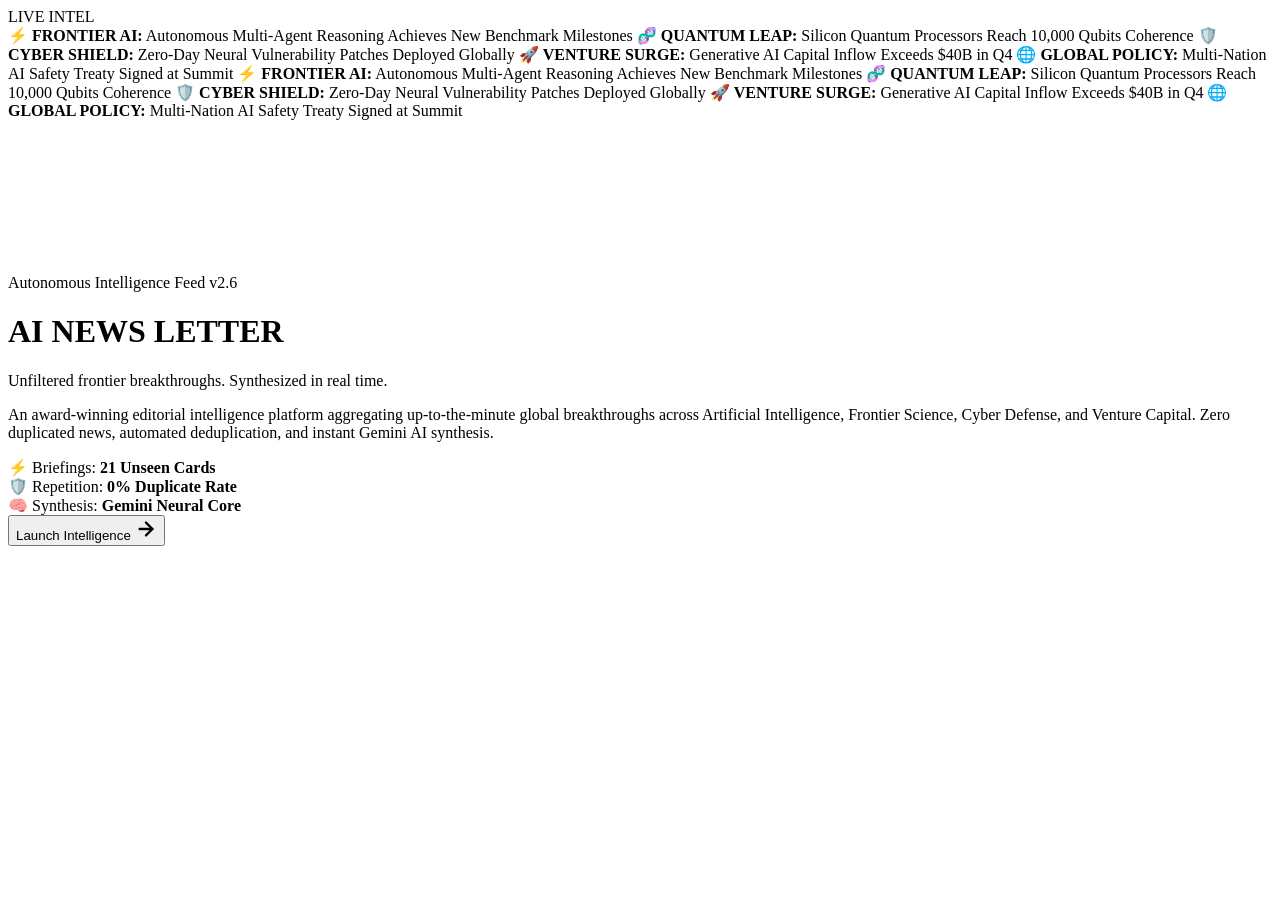
==== frontend/index.html @ 35655ab9 "feat: complete production release of AI NEWS LETTER with cyber-editorial design" ====
<!DOCTYPE html>
<html lang="en" data-theme="dark">
<head>
  <meta charset="UTF-8">
  <meta name="viewport" content="width=device-width, initial-scale=1.0">
  <title>AI NEWS LETTER — Real-Time Curated AI Intelligence Terminal</title>
  <link rel="stylesheet" href="/css/style.css">
  <link rel="stylesheet" href="/css/start.css">
  <link rel="icon" type="image/svg+xml" href="data:image/svg+xml,<svg xmlns='http://www.w3.org/2000/svg' viewBox='0 0 100 100'><text y='.9em' font-size='90'>⚡</text></svg>">
</head>
<body class="start-body">

  <!-- Breaking Live AI Marquee Ticker -->
  <aside class="ticker-wrap" aria-label="Live AI Breaking News">
    <div class="ticker-badge">LIVE INTEL</div>
    <div class="ticker-move">
      <span class="ticker-item">⚡ <strong>FRONTIER AI:</strong> Autonomous Multi-Agent Reasoning Achieves New Benchmark Milestones</span>
      <span class="ticker-item">🧬 <strong>QUANTUM LEAP:</strong> Silicon Quantum Processors Reach 10,000 Qubits Coherence</span>
      <span class="ticker-item">🛡️ <strong>CYBER SHIELD:</strong> Zero-Day Neural Vulnerability Patches Deployed Globally</span>
      <span class="ticker-item">🚀 <strong>VENTURE SURGE:</strong> Generative AI Capital Inflow Exceeds $40B in Q4</span>
      <span class="ticker-item">🌐 <strong>GLOBAL POLICY:</strong> Multi-Nation AI Safety Treaty Signed at Summit</span>
      <!-- Duplicate for infinite marquee loop -->
      <span class="ticker-item">⚡ <strong>FRONTIER AI:</strong> Autonomous Multi-Agent Reasoning Achieves New Benchmark Milestones</span>
      <span class="ticker-item">🧬 <strong>QUANTUM LEAP:</strong> Silicon Quantum Processors Reach 10,000 Qubits Coherence</span>
      <span class="ticker-item">🛡️ <strong>CYBER SHIELD:</strong> Zero-Day Neural Vulnerability Patches Deployed Globally</span>
      <span class="ticker-item">🚀 <strong>VENTURE SURGE:</strong> Generative AI Capital Inflow Exceeds $40B in Q4</span>
      <span class="ticker-item">🌐 <strong>GLOBAL POLICY:</strong> Multi-Nation AI Safety Treaty Signed at Summit</span>
    </div>
  </aside>

  <!-- Interactive Canvas Particle Simulation -->
  <canvas id="particle-canvas"></canvas>

  <!-- Volumetric Aurora Lights -->
  <div class="aurora-glow-1"></div>
  <div class="aurora-glow-2"></div>

  <!-- Perspective Cyber Grid Floor -->
  <div class="cyber-grid-floor"></div>

  <!-- Central Hologram Terminal Card -->
  <main class="start-content-wrapper">
    <div class="start-badge">
      <span class="radar-ping"></span>
      <span>Autonomous Intelligence Feed v2.6</span>
    </div>

    <h1 class="start-title">
      AI NEWS <span>LETTER</span>
    </h1>

    <p class="start-tagline">
      Unfiltered frontier breakthroughs. Synthesized in real time.
    </p>

    <p class="start-description">
      An award-winning editorial intelligence platform aggregating up-to-the-minute global breakthroughs across Artificial Intelligence, Frontier Science, Cyber Defense, and Venture Capital. Zero duplicated news, automated deduplication, and instant Gemini AI synthesis.
    </p>

    <!-- Floating Stats HUD -->
    <div class="stats-hud-grid">
      <div class="stat-hud-pill">
        <span>⚡</span> <span>Briefings: <strong>21 Unseen Cards</strong></span>
      </div>
      <div class="stat-hud-pill">
        <span>🛡️</span> <span>Repetition: <strong>0% Duplicate Rate</strong></span>
      </div>
      <div class="stat-hud-pill">
        <span>🧠</span> <span>Synthesis: <strong>Gemini Neural Core</strong></span>
      </div>
    </div>

    <button id="explore-btn" class="btn-explore" aria-label="Launch AI Intelligence Terminal">
      <span>Launch Intelligence</span>
      <svg width="22" height="22" viewBox="0 0 24 24" fill="none" stroke="currentColor" stroke-width="2.5" stroke-linecap="round" stroke-linejoin="round">
        <line x1="5" y1="12" x2="19" y2="12"></line>
        <polyline points="12 5 19 12 12 19"></polyline>
      </svg>
    </button>
  </main>

  <script src="/js/api.js"></script>
  <script src="/js/start.js"></script>
</body>
</html>
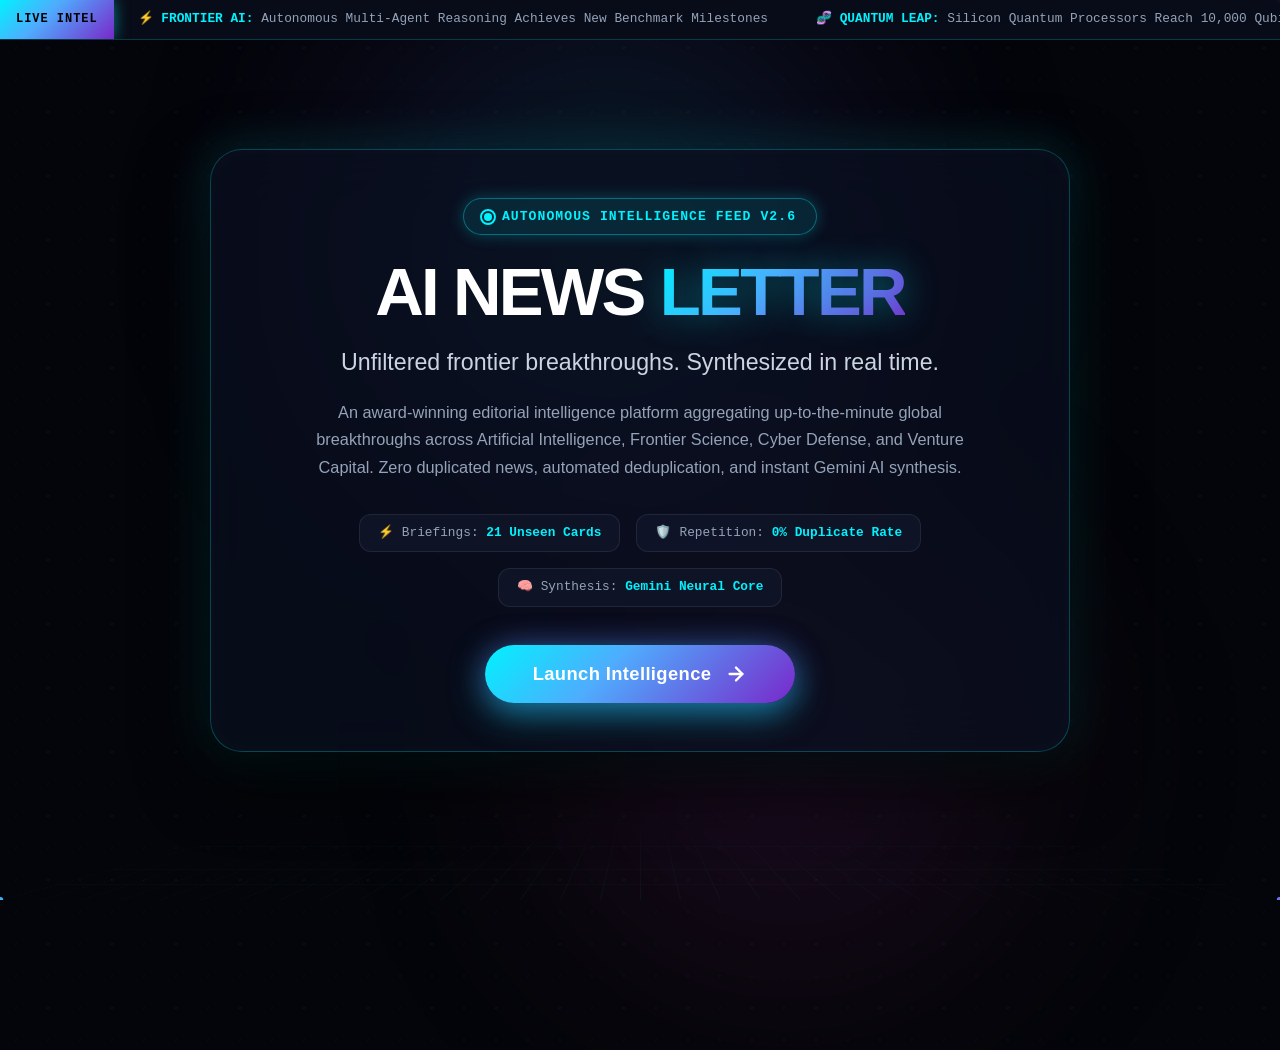
==== commit 83dd84cc: "feat: enable direct file opening and 1-click START_AI_NEWS launcher" ====
--- a/frontend/index.html
+++ b/frontend/index.html
@@ -4,8 +4,8 @@
   <meta charset="UTF-8">
   <meta name="viewport" content="width=device-width, initial-scale=1.0">
   <title>AI NEWS LETTER — Real-Time Curated AI Intelligence Terminal</title>
-  <link rel="stylesheet" href="/css/style.css">
-  <link rel="stylesheet" href="/css/start.css">
+  <link rel="stylesheet" href="css/style.css">
+  <link rel="stylesheet" href="css/start.css">
   <link rel="icon" type="image/svg+xml" href="data:image/svg+xml,<svg xmlns='http://www.w3.org/2000/svg' viewBox='0 0 100 100'><text y='.9em' font-size='90'>⚡</text></svg>">
 </head>
 <body class="start-body">
@@ -79,7 +79,7 @@
     </button>
   </main>
 
-  <script src="/js/api.js"></script>
-  <script src="/js/start.js"></script>
+  <script src="js/api.js"></script>
+  <script src="js/start.js"></script>
 </body>
 </html>
--- a/frontend/css/style.css
+++ b/frontend/css/style.css
@@ -0,0 +1,1145 @@
+/* ==========================================================================
+   AI NEWS LETTER — Cyber-Editorial Design System (Ultra-Premium Tech Magazine)
+   Fonts: Space Grotesk (Headings), Plus Jakarta Sans (Body), JetBrains Mono (Tech Meta)
+   Aesthetic: Deep Obsidian Void, Holographic Cyan & Electric Violet Accents
+   ========================================================================== */
+
+@import url('https://fonts.googleapis.com/css2?family=JetBrains+Mono:wght@400;500;600&family=Plus+Jakarta+Sans:wght@300;400;500;600;700&family=Space+Grotesk:wght@500;600;700;800&display=swap');
+
+:root {
+  /* Core Void Palette */
+  --bg-void: #04060d;
+  --bg-primary: #070a14;
+  --bg-secondary: #0d1222;
+  --bg-surface: #12182d;
+  --bg-surface-hover: #1a233f;
+  --bg-glass: rgba(13, 18, 34, 0.82);
+  --bg-glass-card: rgba(18, 24, 45, 0.65);
+
+  /* Borders & Grids */
+  --border-subtle: rgba(255, 255, 255, 0.07);
+  --border-glow: rgba(0, 242, 254, 0.35);
+  --border-violet: rgba(121, 40, 202, 0.4);
+
+  /* Luminous Holographic Accents */
+  --neon-cyan: #00f2fe;
+  --neon-blue: #4facfe;
+  --neon-violet: #7928ca;
+  --neon-purple: #a855f7;
+  --neon-emerald: #10b981;
+  --neon-rose: #f43f5e;
+  --neon-amber: #f59e0b;
+
+  --gradient-hologram: linear-gradient(135deg, #00f2fe 0%, #4facfe 40%, #7928ca 100%);
+  --gradient-card: linear-gradient(180deg, rgba(18, 24, 45, 0.75) 0%, rgba(9, 13, 26, 0.92) 100%);
+  --gradient-card-hover: linear-gradient(180deg, rgba(26, 35, 63, 0.85) 0%, rgba(13, 18, 34, 0.95) 100%);
+  --gradient-glow-border: linear-gradient(90deg, #00f2fe, #7928ca, #00f2fe);
+
+  /* Typography */
+  --font-heading: 'Space Grotesk', -apple-system, sans-serif;
+  --font-body: 'Plus Jakarta Sans', -apple-system, sans-serif;
+  --font-mono: 'JetBrains Mono', monospace;
+
+  /* Typography Colors */
+  --text-primary: #f8fafc;
+  --text-secondary: #94a3b8;
+  --text-muted: #64748b;
+
+  /* Shadows */
+  --shadow-sm: 0 4px 14px rgba(0, 0, 0, 0.4);
+  --shadow-md: 0 10px 30px rgba(0, 0, 0, 0.55);
+  --shadow-lg: 0 20px 50px rgba(0, 0, 0, 0.7);
+  --shadow-cyan-glow: 0 0 25px rgba(0, 242, 254, 0.25);
+  --shadow-violet-glow: 0 0 35px rgba(121, 40, 202, 0.3);
+
+  --radius-sm: 8px;
+  --radius-md: 14px;
+  --radius-lg: 24px;
+  --radius-full: 9999px;
+  --transition: all 0.28s cubic-bezier(0.16, 1, 0.3, 1);
+}
+
+/* Light Mode Overrides */
+[data-theme="light"] {
+  --bg-void: #f1f5f9;
+  --bg-primary: #f8fafc;
+  --bg-secondary: #ffffff;
+  --bg-surface: #ffffff;
+  --bg-surface-hover: #f1f5f9;
+  --bg-glass: rgba(255, 255, 255, 0.9);
+  --bg-glass-card: rgba(255, 255, 255, 0.9);
+
+  --border-subtle: rgba(0, 0, 0, 0.08);
+  --border-glow: rgba(0, 242, 254, 0.6);
+
+  --text-primary: #090d16;
+  --text-secondary: #334155;
+  --text-muted: #64748b;
+
+  --gradient-card: linear-gradient(180deg, #ffffff 0%, #f8fafc 100%);
+  --gradient-card-hover: linear-gradient(180deg, #ffffff 0%, #f1f5f9 100%);
+  --shadow-sm: 0 2px 8px rgba(0, 0, 0, 0.05);
+  --shadow-md: 0 10px 24px rgba(0, 0, 0, 0.08);
+  --shadow-lg: 0 20px 40px rgba(0, 0, 0, 0.12);
+}
+
+/* Base Styles */
+*, *::before, *::after {
+  box-sizing: border-box;
+  margin: 0;
+  padding: 0;
+}
+
+body {
+  font-family: var(--font-body);
+  background-color: var(--bg-void);
+  background-image: 
+    radial-gradient(rgba(0, 242, 254, 0.04) 1px, transparent 1px),
+    radial-gradient(rgba(121, 40, 202, 0.04) 1px, transparent 1px);
+  background-size: 32px 32px, 64px 64px;
+  background-position: 0 0, 16px 16px;
+  color: var(--text-primary);
+  line-height: 1.6;
+  -webkit-font-smoothing: antialiased;
+  min-height: 100vh;
+  overflow-x: hidden;
+  transition: background-color 0.3s ease, color 0.3s ease;
+}
+
+a {
+  color: inherit;
+  text-decoration: none;
+}
+
+button {
+  cursor: pointer;
+  font-family: inherit;
+  border: none;
+  background: none;
+}
+
+img {
+  max-width: 100%;
+  display: block;
+}
+
+.container {
+  width: 100%;
+  max-width: 1380px;
+  margin: 0 auto;
+  padding: 0 24px;
+}
+
+/* ==========================================================================
+   Header Navbar
+   ========================================================================== */
+.navbar {
+  position: sticky;
+  top: 0;
+  z-index: 100;
+  background: var(--bg-glass);
+  backdrop-filter: blur(20px);
+  -webkit-backdrop-filter: blur(20px);
+  border-bottom: 1px solid var(--border-subtle);
+  transition: var(--transition);
+}
+
+.nav-container {
+  display: flex;
+  align-items: center;
+  justify-content: space-between;
+  height: 76px;
+  gap: 20px;
+}
+
+.nav-brand {
+  display: flex;
+  align-items: center;
+  gap: 12px;
+  font-family: var(--font-heading);
+  font-weight: 800;
+  font-size: 1.35rem;
+  letter-spacing: -0.02em;
+  color: #ffffff;
+  white-space: nowrap;
+}
+
+.brand-icon {
+  width: 42px;
+  height: 42px;
+  border-radius: var(--radius-md);
+  background: var(--gradient-hologram);
+  display: flex;
+  align-items: center;
+  justify-content: center;
+  font-size: 20px;
+  color: #fff;
+  box-shadow: 0 0 20px rgba(0, 242, 254, 0.45);
+  animation: pulseIcon 3s infinite ease-in-out;
+}
+
+@keyframes pulseIcon {
+  0%, 100% { box-shadow: 0 0 15px rgba(0, 242, 254, 0.4); }
+  50% { box-shadow: 0 0 25px rgba(121, 40, 202, 0.6); }
+}
+
+.brand-text span {
+  background: var(--gradient-hologram);
+  -webkit-background-clip: text;
+  -webkit-text-fill-color: transparent;
+}
+
+/* Search Bar */
+.search-wrapper {
+  flex: 1;
+  max-width: 460px;
+  position: relative;
+}
+
+.search-input {
+  width: 100%;
+  padding: 11px 44px 11px 44px;
+  background: var(--bg-secondary);
+  border: 1px solid var(--border-subtle);
+  border-radius: var(--radius-full);
+  color: var(--text-primary);
+  font-size: 0.92rem;
+  font-family: var(--font-body);
+  transition: var(--transition);
+}
+
+.search-input:focus {
+  outline: none;
+  border-color: var(--neon-cyan);
+  box-shadow: var(--shadow-cyan-glow);
+  background: var(--bg-surface);
+}
+
+.search-icon-left {
+  position: absolute;
+  left: 15px;
+  top: 50%;
+  transform: translateY(-50%);
+  color: var(--text-muted);
+  pointer-events: none;
+  font-size: 15px;
+}
+
+.search-clear-btn {
+  position: absolute;
+  right: 14px;
+  top: 50%;
+  transform: translateY(-50%);
+  color: var(--text-muted);
+  font-size: 15px;
+  display: none;
+}
+
+/* Nav Actions */
+.nav-actions {
+  display: flex;
+  align-items: center;
+  gap: 12px;
+}
+
+.btn-icon {
+  width: 42px;
+  height: 42px;
+  border-radius: var(--radius-md);
+  display: flex;
+  align-items: center;
+  justify-content: center;
+  background: var(--bg-surface);
+  border: 1px solid var(--border-subtle);
+  color: var(--text-secondary);
+  transition: var(--transition);
+}
+
+.btn-icon:hover {
+  background: var(--bg-surface-hover);
+  color: var(--neon-cyan);
+  border-color: var(--border-glow);
+}
+
+.btn-pill {
+  padding: 9px 20px;
+  border-radius: var(--radius-full);
+  font-size: 0.88rem;
+  font-weight: 600;
+  display: inline-flex;
+  align-items: center;
+  gap: 8px;
+  background: var(--bg-surface);
+  border: 1px solid var(--border-subtle);
+  color: var(--text-primary);
+  transition: var(--transition);
+}
+
+.btn-pill:hover {
+  background: var(--bg-surface-hover);
+  border-color: var(--border-glow);
+  transform: translateY(-1px);
+}
+
+.btn-primary {
+  background: var(--gradient-hologram);
+  color: #ffffff;
+  border: none;
+  box-shadow: 0 4px 18px rgba(0, 242, 254, 0.35);
+}
+
+.btn-primary:hover {
+  transform: translateY(-2px);
+  box-shadow: 0 6px 25px rgba(0, 242, 254, 0.55);
+}
+
+.btn-admin {
+  background: rgba(121, 40, 202, 0.15);
+  border: 1px solid rgba(121, 40, 202, 0.35);
+  color: #c084fc;
+}
+
+.btn-admin:hover {
+  background: rgba(121, 40, 202, 0.3);
+  border-color: #c084fc;
+  box-shadow: 0 0 16px rgba(121, 40, 202, 0.4);
+}
+
+/* ==========================================================================
+   Category Bar
+   ========================================================================== */
+.category-bar-wrapper {
+  background: var(--bg-secondary);
+  border-bottom: 1px solid var(--border-subtle);
+  position: relative;
+  z-index: 90;
+}
+
+.category-bar {
+  display: flex;
+  align-items: center;
+  gap: 10px;
+  padding: 14px 0;
+  overflow-x: auto;
+  scrollbar-width: none;
+}
+
+.category-bar::-webkit-scrollbar {
+  display: none;
+}
+
+.cat-btn {
+  padding: 8px 18px;
+  border-radius: var(--radius-full);
+  font-size: 0.86rem;
+  font-weight: 600;
+  white-space: nowrap;
+  background: transparent;
+  color: var(--text-secondary);
+  border: 1px solid transparent;
+  transition: var(--transition);
+  font-family: var(--font-body);
+}
+
+.cat-btn:hover {
+  color: var(--text-primary);
+  background: var(--bg-surface);
+}
+
+.cat-btn.active {
+  background: var(--bg-surface);
+  color: var(--neon-cyan);
+  border-color: var(--border-glow);
+  box-shadow: 0 0 18px rgba(0, 242, 254, 0.2);
+}
+
+/* ==========================================================================
+   Feed Header
+   ========================================================================== */
+.feed-header {
+  display: flex;
+  align-items: center;
+  justify-content: space-between;
+  padding: 36px 0 24px;
+}
+
+.feed-title {
+  font-family: var(--font-heading);
+  font-size: 2.2rem;
+  font-weight: 800;
+  letter-spacing: -0.03em;
+  background: linear-gradient(135deg, #ffffff 30%, #94a3b8 100%);
+  -webkit-background-clip: text;
+  -webkit-text-fill-color: transparent;
+}
+
+.feed-meta {
+  color: var(--text-muted);
+  font-size: 0.88rem;
+  font-family: var(--font-mono);
+  margin-top: 4px;
+}
+
+.feed-actions {
+  display: flex;
+  align-items: center;
+  gap: 12px;
+}
+
+.btn-refresh {
+  display: inline-flex;
+  align-items: center;
+  gap: 8px;
+  padding: 9px 20px;
+  border-radius: var(--radius-full);
+  background: var(--bg-surface);
+  border: 1px solid var(--border-subtle);
+  color: var(--text-primary);
+  font-size: 0.88rem;
+  font-weight: 600;
+  transition: var(--transition);
+}
+
+.btn-refresh:hover {
+  background: var(--bg-surface-hover);
+  border-color: var(--neon-cyan);
+  box-shadow: var(--shadow-cyan-glow);
+}
+
+.btn-refresh.spinning svg {
+  animation: spin 0.8s linear infinite;
+}
+
+@keyframes spin {
+  from { transform: rotate(0deg); }
+  to { transform: rotate(360deg); }
+}
+
+/* ==========================================================================
+   News Grid — Exactly 21 Cards, 3 Cols Desktop, 2 Tablet, 1 Mobile
+   ========================================================================== */
+.news-grid {
+  display: grid;
+  grid-template-columns: repeat(3, 1fr);
+  gap: 30px;
+  padding-bottom: 70px;
+}
+
+.news-card {
+  background: var(--gradient-card);
+  border: 1px solid var(--border-subtle);
+  border-radius: var(--radius-md);
+  overflow: hidden;
+  display: flex;
+  flex-direction: column;
+  transition: var(--transition);
+  position: relative;
+  box-shadow: var(--shadow-sm);
+  cursor: pointer;
+  animation: cardFadeIn 0.5s ease backwards;
+}
+
+.news-card:hover {
+  transform: translateY(-8px);
+  border-color: var(--border-glow);
+  background: var(--gradient-card-hover);
+  box-shadow: var(--shadow-md), var(--shadow-cyan-glow);
+}
+
+@keyframes cardFadeIn {
+  from {
+    opacity: 0;
+    transform: translateY(20px);
+  }
+  to {
+    opacity: 1;
+    transform: translateY(0);
+  }
+}
+
+.card-media-wrapper {
+  position: relative;
+  width: 100%;
+  height: 210px;
+  overflow: hidden;
+  background: var(--bg-surface);
+}
+
+.card-image {
+  width: 100%;
+  height: 100%;
+  object-fit: cover;
+  transition: transform 0.5s cubic-bezier(0.16, 1, 0.3, 1);
+}
+
+.news-card:hover .card-image {
+  transform: scale(1.08);
+}
+
+.card-placeholder {
+  width: 100%;
+  height: 100%;
+  display: flex;
+  align-items: center;
+  justify-content: center;
+  font-family: var(--font-heading);
+  font-weight: 700;
+  font-size: 1.15rem;
+  color: #ffffff;
+  text-transform: uppercase;
+  letter-spacing: 0.08em;
+  padding: 16px;
+  text-align: center;
+}
+
+.card-tag {
+  position: absolute;
+  top: 14px;
+  left: 14px;
+  padding: 5px 12px;
+  border-radius: var(--radius-sm);
+  font-size: 0.72rem;
+  font-weight: 700;
+  text-transform: uppercase;
+  letter-spacing: 0.08em;
+  font-family: var(--font-mono);
+  background: rgba(7, 10, 20, 0.88);
+  backdrop-filter: blur(10px);
+  color: var(--neon-cyan);
+  border: 1px solid rgba(0, 242, 254, 0.25);
+  box-shadow: 0 4px 12px rgba(0, 0, 0, 0.4);
+}
+
+.card-save-btn {
+  position: absolute;
+  top: 12px;
+  right: 12px;
+  width: 38px;
+  height: 38px;
+  border-radius: 50%;
+  background: rgba(7, 10, 20, 0.88);
+  backdrop-filter: blur(10px);
+  border: 1px solid rgba(255, 255, 255, 0.12);
+  display: flex;
+  align-items: center;
+  justify-content: center;
+  color: var(--text-secondary);
+  transition: var(--transition);
+  z-index: 5;
+  font-size: 18px;
+}
+
+.card-save-btn:hover {
+  background: var(--bg-surface);
+  color: var(--neon-cyan);
+  transform: scale(1.15);
+}
+
+.card-save-btn.saved {
+  color: var(--neon-amber);
+  background: rgba(245, 158, 11, 0.18);
+  border-color: var(--neon-amber);
+}
+
+.card-body {
+  padding: 22px;
+  display: flex;
+  flex-direction: column;
+  flex: 1;
+}
+
+.card-source-bar {
+  display: flex;
+  align-items: center;
+  justify-content: space-between;
+  font-size: 0.78rem;
+  color: var(--text-muted);
+  margin-bottom: 12px;
+  font-family: var(--font-mono);
+}
+
+.card-source-name {
+  font-weight: 600;
+  color: var(--neon-cyan);
+}
+
+.card-title {
+  font-family: var(--font-heading);
+  font-size: 1.18rem;
+  font-weight: 700;
+  line-height: 1.4;
+  margin-bottom: 12px;
+  color: var(--text-primary);
+  display: -webkit-box;
+  -webkit-line-clamp: 3;
+  -webkit-box-orient: vertical;
+  overflow: hidden;
+}
+
+.card-desc {
+  font-size: 0.9rem;
+  color: var(--text-secondary);
+  line-height: 1.6;
+  display: -webkit-box;
+  -webkit-line-clamp: 3;
+  -webkit-box-orient: vertical;
+  overflow: hidden;
+  margin-bottom: 20px;
+  flex: 1;
+}
+
+.card-footer {
+  display: flex;
+  align-items: center;
+  justify-content: space-between;
+  padding-top: 14px;
+  border-top: 1px solid var(--border-subtle);
+  font-size: 0.85rem;
+  color: var(--neon-cyan);
+  font-weight: 600;
+  font-family: var(--font-mono);
+}
+
+/* Skeleton Loaders */
+.skeleton-card {
+  background: var(--bg-surface);
+  border: 1px solid var(--border-subtle);
+  border-radius: var(--radius-md);
+  height: 400px;
+  overflow: hidden;
+  position: relative;
+}
+
+.skeleton-card::after {
+  content: "";
+  position: absolute;
+  inset: 0;
+  background: linear-gradient(90deg, transparent, rgba(0, 242, 254, 0.08), transparent);
+  animation: shimmer 1.5s infinite;
+}
+
+@keyframes shimmer {
+  0% { transform: translateX(-100%); }
+  100% { transform: translateX(100%); }
+}
+
+/* ==========================================================================
+   AI Summarizer Section
+   ========================================================================== */
+.summarizer-section {
+  padding: 70px 0;
+  background: linear-gradient(180deg, var(--bg-void) 0%, var(--bg-primary) 100%);
+  border-top: 1px solid var(--border-subtle);
+  border-bottom: 1px solid var(--border-subtle);
+  margin-bottom: 70px;
+}
+
+.summarizer-card {
+  background: var(--bg-surface);
+  border: 1px solid var(--border-subtle);
+  border-radius: var(--radius-lg);
+  padding: 42px;
+  box-shadow: var(--shadow-lg);
+  position: relative;
+  overflow: hidden;
+}
+
+.summarizer-badge {
+  display: inline-flex;
+  align-items: center;
+  gap: 8px;
+  padding: 6px 16px;
+  border-radius: var(--radius-full);
+  background: rgba(0, 242, 254, 0.12);
+  color: var(--neon-cyan);
+  font-size: 0.82rem;
+  font-family: var(--font-mono);
+  font-weight: 600;
+  margin-bottom: 18px;
+  border: 1px solid rgba(0, 242, 254, 0.25);
+}
+
+.summarizer-header h2 {
+  font-family: var(--font-heading);
+  font-size: 2.1rem;
+  font-weight: 800;
+  margin-bottom: 8px;
+}
+
+.summarizer-header p {
+  color: var(--text-secondary);
+  font-size: 0.98rem;
+  margin-bottom: 26px;
+}
+
+.summarizer-textarea {
+  width: 100%;
+  min-height: 190px;
+  padding: 18px;
+  background: var(--bg-secondary);
+  border: 1px solid var(--border-subtle);
+  border-radius: var(--radius-md);
+  color: var(--text-primary);
+  font-family: var(--font-body);
+  font-size: 0.95rem;
+  line-height: 1.65;
+  resize: vertical;
+  transition: var(--transition);
+}
+
+.summarizer-textarea:focus {
+  outline: none;
+  border-color: var(--neon-cyan);
+  box-shadow: var(--shadow-cyan-glow);
+}
+
+.summarizer-actions {
+  display: flex;
+  align-items: center;
+  justify-content: space-between;
+  margin-top: 18px;
+  flex-wrap: wrap;
+  gap: 12px;
+}
+
+.char-counter {
+  font-size: 0.84rem;
+  color: var(--text-muted);
+  font-family: var(--font-mono);
+}
+
+.summarizer-result-box {
+  margin-top: 32px;
+  padding: 32px;
+  background: var(--bg-secondary);
+  border: 1px solid var(--border-glow);
+  border-radius: var(--radius-md);
+  display: none;
+  animation: fadeIn 0.4s ease;
+}
+
+.result-headline {
+  font-family: var(--font-heading);
+  font-size: 1.45rem;
+  font-weight: 700;
+  color: var(--neon-cyan);
+}
+
+.copy-btn {
+  display: inline-flex;
+  align-items: center;
+  gap: 8px;
+  padding: 7px 16px;
+  border-radius: var(--radius-sm);
+  background: var(--bg-surface);
+  border: 1px solid var(--border-subtle);
+  color: var(--text-secondary);
+  font-size: 0.84rem;
+  font-family: var(--font-mono);
+  transition: var(--transition);
+}
+
+.copy-btn:hover {
+  background: var(--bg-surface-hover);
+  color: var(--neon-cyan);
+  border-color: var(--neon-cyan);
+}
+
+.summary-bullets {
+  margin: 18px 0;
+  padding-left: 20px;
+}
+
+.summary-bullets li {
+  margin-bottom: 12px;
+  color: var(--text-primary);
+  line-height: 1.6;
+  font-size: 0.96rem;
+}
+
+.summary-paragraph {
+  padding-top: 18px;
+  border-top: 1px solid var(--border-subtle);
+  font-size: 0.94rem;
+  color: var(--text-secondary);
+  line-height: 1.65;
+}
+
+/* ==========================================================================
+   Modals & Drawers
+   ========================================================================== */
+.modal-overlay {
+  position: fixed;
+  inset: 0;
+  background: rgba(0, 0, 0, 0.82);
+  backdrop-filter: blur(12px);
+  -webkit-backdrop-filter: blur(12px);
+  z-index: 1000;
+  display: flex;
+  align-items: center;
+  justify-content: center;
+  padding: 20px;
+  opacity: 0;
+  pointer-events: none;
+  transition: opacity 0.25s ease;
+}
+
+.modal-overlay.active {
+  opacity: 1;
+  pointer-events: auto;
+}
+
+.modal-card {
+  width: 100%;
+  max-width: 480px;
+  background: var(--bg-surface);
+  border: 1px solid var(--border-subtle);
+  border-radius: var(--radius-lg);
+  padding: 36px;
+  box-shadow: var(--shadow-lg), var(--shadow-cyan-glow);
+  transform: translateY(20px) scale(0.97);
+  transition: transform 0.25s cubic-bezier(0.16, 1, 0.3, 1);
+  position: relative;
+}
+
+.modal-overlay.active .modal-card {
+  transform: translateY(0) scale(1);
+}
+
+.modal-close {
+  position: absolute;
+  top: 20px;
+  right: 20px;
+  color: var(--text-muted);
+  font-size: 20px;
+  width: 34px;
+  height: 34px;
+  display: flex;
+  align-items: center;
+  justify-content: center;
+  border-radius: 50%;
+  transition: var(--transition);
+}
+
+.modal-close:hover {
+  background: var(--bg-surface-hover);
+  color: var(--neon-cyan);
+}
+
+/* Tab Switching */
+.tabs-header {
+  display: flex;
+  border-bottom: 1px solid var(--border-subtle);
+  margin-bottom: 24px;
+}
+
+.tab-btn {
+  flex: 1;
+  text-align: center;
+  padding: 12px 0;
+  font-size: 0.92rem;
+  font-weight: 600;
+  font-family: var(--font-heading);
+  color: var(--text-muted);
+  border-bottom: 2px solid transparent;
+  transition: var(--transition);
+}
+
+.tab-btn.active {
+  color: var(--neon-cyan);
+  border-bottom-color: var(--neon-cyan);
+}
+
+.form-group {
+  margin-bottom: 20px;
+}
+
+.form-label {
+  display: block;
+  font-size: 0.82rem;
+  font-weight: 700;
+  font-family: var(--font-mono);
+  color: var(--text-secondary);
+  margin-bottom: 8px;
+  text-transform: uppercase;
+  letter-spacing: 0.05em;
+}
+
+.form-input {
+  width: 100%;
+  padding: 13px 18px;
+  background: var(--bg-secondary);
+  border: 1px solid var(--border-subtle);
+  border-radius: var(--radius-md);
+  color: var(--text-primary);
+  font-size: 0.96rem;
+  font-family: var(--font-body);
+  transition: var(--transition);
+}
+
+.form-input:focus {
+  outline: none;
+  border-color: var(--neon-cyan);
+  box-shadow: var(--shadow-cyan-glow);
+}
+
+.phone-input-row {
+  display: flex;
+  gap: 10px;
+}
+
+.country-code-select {
+  width: 115px;
+  padding: 13px 10px;
+  background: var(--bg-secondary);
+  border: 1px solid var(--border-subtle);
+  border-radius: var(--radius-md);
+  color: var(--text-primary);
+  font-size: 0.92rem;
+}
+
+.otp-boxes {
+  display: flex;
+  gap: 10px;
+  justify-content: center;
+  margin: 22px 0;
+}
+
+.otp-input {
+  width: 50px;
+  height: 56px;
+  text-align: center;
+  font-size: 1.5rem;
+  font-weight: 800;
+  font-family: var(--font-mono);
+  background: var(--bg-secondary);
+  border: 1px solid var(--border-subtle);
+  border-radius: var(--radius-md);
+  color: var(--neon-cyan);
+}
+
+.otp-input:focus {
+  outline: none;
+  border-color: var(--neon-cyan);
+  box-shadow: var(--shadow-cyan-glow);
+}
+
+.form-alert {
+  padding: 12px 16px;
+  border-radius: var(--radius-sm);
+  font-size: 0.88rem;
+  margin-bottom: 18px;
+  display: none;
+}
+
+.form-alert.error {
+  display: block;
+  background: rgba(244, 63, 94, 0.15);
+  border: 1px solid var(--neon-rose);
+  color: #fda4af;
+}
+
+.form-alert.success {
+  display: block;
+  background: rgba(16, 185, 129, 0.15);
+  border: 1px solid var(--neon-emerald);
+  color: #6ee7b7;
+}
+
+.auth-mode-switch {
+  text-align: center;
+  margin-top: 20px;
+  font-size: 0.88rem;
+  color: var(--text-muted);
+}
+
+.auth-mode-switch a {
+  color: var(--neon-cyan);
+  font-weight: 700;
+  text-decoration: underline;
+  cursor: pointer;
+}
+
+/* ==========================================================================
+   Saved News Drawer
+   ========================================================================== */
+.drawer-overlay {
+  position: fixed;
+  inset: 0;
+  background: rgba(0, 0, 0, 0.75);
+  backdrop-filter: blur(8px);
+  z-index: 1000;
+  opacity: 0;
+  pointer-events: none;
+  transition: opacity 0.3s ease;
+}
+
+.drawer-overlay.active {
+  opacity: 1;
+  pointer-events: auto;
+}
+
+.drawer-panel {
+  position: fixed;
+  top: 0;
+  right: 0;
+  bottom: 0;
+  width: 100%;
+  max-width: 500px;
+  background: var(--bg-surface);
+  border-left: 1px solid var(--border-subtle);
+  z-index: 1001;
+  transform: translateX(100%);
+  transition: transform 0.35s cubic-bezier(0.16, 1, 0.3, 1);
+  display: flex;
+  flex-direction: column;
+}
+
+.drawer-overlay.active + .drawer-panel,
+.drawer-panel.active {
+  transform: translateX(0);
+}
+
+.drawer-header {
+  padding: 26px;
+  border-bottom: 1px solid var(--border-subtle);
+  display: flex;
+  align-items: center;
+  justify-content: space-between;
+}
+
+.drawer-title {
+  font-family: var(--font-heading);
+  font-size: 1.35rem;
+  font-weight: 700;
+}
+
+.drawer-body {
+  flex: 1;
+  overflow-y: auto;
+  padding: 22px;
+}
+
+.saved-item-card {
+  display: flex;
+  gap: 16px;
+  padding: 16px;
+  border-radius: var(--radius-md);
+  background: var(--bg-secondary);
+  border: 1px solid var(--border-subtle);
+  margin-bottom: 16px;
+  transition: var(--transition);
+  position: relative;
+}
+
+.saved-item-card:hover {
+  border-color: var(--border-glow);
+}
+
+.saved-item-thumb {
+  width: 85px;
+  height: 85px;
+  border-radius: var(--radius-sm);
+  object-fit: cover;
+  flex-shrink: 0;
+}
+
+.saved-item-info {
+  flex: 1;
+  display: flex;
+  flex-direction: column;
+}
+
+.saved-item-title {
+  font-size: 0.94rem;
+  font-weight: 600;
+  line-height: 1.4;
+  margin-bottom: 6px;
+  display: -webkit-box;
+  -webkit-line-clamp: 2;
+  -webkit-box-orient: vertical;
+  overflow: hidden;
+}
+
+.saved-item-meta {
+  font-size: 0.78rem;
+  color: var(--text-muted);
+  font-family: var(--font-mono);
+  margin-top: auto;
+}
+
+.unsave-btn {
+  color: var(--neon-rose);
+  font-size: 0.8rem;
+  font-weight: 700;
+  align-self: flex-start;
+  margin-top: 6px;
+}
+
+.unsave-btn:hover {
+  text-decoration: underline;
+}
+
+/* Toast Container */
+.toast-container {
+  position: fixed;
+  bottom: 28px;
+  right: 28px;
+  z-index: 2000;
+  display: flex;
+  flex-direction: column;
+  gap: 12px;
+}
+
+.toast {
+  padding: 14px 22px;
+  border-radius: var(--radius-md);
+  background: var(--bg-surface);
+  border: 1px solid var(--border-glow);
+  color: var(--text-primary);
+  font-size: 0.92rem;
+  box-shadow: var(--shadow-lg), var(--shadow-cyan-glow);
+  animation: slideInRight 0.3s ease;
+  display: flex;
+  align-items: center;
+  gap: 12px;
+}
+
+@keyframes slideInRight {
+  from { transform: translateX(100%); opacity: 0; }
+  to { transform: translateX(0); opacity: 1; }
+}
+
+/* ==========================================================================
+   Responsive Breakpoints
+   ========================================================================== */
+@media (max-width: 1100px) {
+  .news-grid {
+    grid-template-columns: repeat(2, 1fr);
+  }
+}
+
+@media (max-width: 768px) {
+  .nav-container {
+    height: auto;
+    padding: 14px 0;
+    flex-wrap: wrap;
+  }
+  .search-wrapper {
+    order: 3;
+    max-width: 100%;
+    width: 100%;
+  }
+  .news-grid {
+    grid-template-columns: 1fr;
+    gap: 22px;
+  }
+  .feed-header {
+    flex-direction: column;
+    align-items: flex-start;
+    gap: 16px;
+  }
+  .summarizer-card {
+    padding: 26px 18px;
+  }
+}
--- a/frontend/css/start.css
+++ b/frontend/css/start.css
@@ -0,0 +1,351 @@
+/* ==========================================================================
+   AI NEWS LETTER — Cyber-Editorial Start Page Styling
+   Cinematic Sci-Fi Terminal, Hologram Card, Live Marquee Ticker, 3D Canvas
+   ========================================================================== */
+
+.start-body {
+  height: 100vh;
+  width: 100vw;
+  overflow: hidden;
+  background-color: #03050a;
+  position: relative;
+  display: flex;
+  flex-direction: column;
+  align-items: center;
+  justify-content: center;
+}
+
+/* Ticker Marquee Bar */
+.ticker-wrap {
+  position: absolute;
+  top: 0;
+  left: 0;
+  width: 100%;
+  height: 40px;
+  background: rgba(9, 13, 26, 0.95);
+  border-bottom: 1px solid rgba(0, 242, 254, 0.2);
+  display: flex;
+  align-items: center;
+  overflow: hidden;
+  z-index: 50;
+  backdrop-filter: blur(12px);
+}
+
+.ticker-badge {
+  background: var(--gradient-hologram);
+  color: #000;
+  font-family: var(--font-mono);
+  font-size: 0.75rem;
+  font-weight: 800;
+  letter-spacing: 0.08em;
+  padding: 0 16px;
+  height: 100%;
+  display: flex;
+  align-items: center;
+  white-space: nowrap;
+  box-shadow: 0 0 15px rgba(0, 242, 254, 0.5);
+  z-index: 2;
+}
+
+.ticker-move {
+  display: flex;
+  white-space: nowrap;
+  animation: tickerScroll 35s linear infinite;
+  font-family: var(--font-mono);
+  font-size: 0.8rem;
+  color: var(--text-secondary);
+}
+
+.ticker-item {
+  padding: 0 24px;
+}
+
+.ticker-item strong {
+  color: var(--neon-cyan);
+}
+
+@keyframes tickerScroll {
+  0% { transform: translateX(0); }
+  100% { transform: translateX(-50%); }
+}
+
+/* Interactive Particle Canvas */
+#particle-canvas {
+  position: absolute;
+  inset: 0;
+  width: 100%;
+  height: 100%;
+  z-index: 1;
+  pointer-events: none;
+}
+
+/* Volumetric Aurora Glows */
+.aurora-glow-1 {
+  position: absolute;
+  width: 700px;
+  height: 700px;
+  border-radius: 50%;
+  background: radial-gradient(circle, rgba(0, 242, 254, 0.16) 0%, rgba(121, 40, 202, 0.1) 50%, transparent 70%);
+  filter: blur(100px);
+  z-index: 2;
+  top: -100px;
+  left: 20%;
+  animation: floatAurora1 15s ease-in-out infinite alternate;
+  pointer-events: none;
+}
+
+.aurora-glow-2 {
+  position: absolute;
+  width: 600px;
+  height: 600px;
+  border-radius: 50%;
+  background: radial-gradient(circle, rgba(121, 40, 202, 0.18) 0%, rgba(244, 63, 94, 0.08) 50%, transparent 70%);
+  filter: blur(110px);
+  z-index: 2;
+  bottom: -150px;
+  right: 15%;
+  animation: floatAurora2 18s ease-in-out infinite alternate;
+  pointer-events: none;
+}
+
+@keyframes floatAurora1 {
+  0% { transform: translate(0, 0) scale(1); }
+  100% { transform: translate(60px, 40px) scale(1.15); }
+}
+
+@keyframes floatAurora2 {
+  0% { transform: translate(0, 0) scale(1); }
+  100% { transform: translate(-50px, -30px) scale(1.2); }
+}
+
+/* Perspective Grid Floor */
+.cyber-grid-floor {
+  position: absolute;
+  bottom: 0;
+  left: 0;
+  right: 0;
+  height: 35vh;
+  background-image: 
+    linear-gradient(to right, rgba(0, 242, 254, 0.06) 1px, transparent 1px),
+    linear-gradient(to bottom, rgba(0, 242, 254, 0.06) 1px, transparent 1px);
+  background-size: 40px 40px;
+  transform: perspective(300px) rotateX(60deg);
+  transform-origin: bottom center;
+  mask-image: linear-gradient(to top, rgba(0, 0, 0, 0.8), transparent);
+  -webkit-mask-image: linear-gradient(to top, rgba(0, 0, 0, 0.8), transparent);
+  pointer-events: none;
+  z-index: 2;
+}
+
+/* Central Hologram Terminal Card */
+.start-content-wrapper {
+  position: relative;
+  z-index: 10;
+  max-width: 860px;
+  padding: 48px 44px;
+  text-align: center;
+  backdrop-filter: blur(28px);
+  -webkit-backdrop-filter: blur(28px);
+  background: rgba(11, 16, 32, 0.72);
+  border: 1px solid rgba(0, 242, 254, 0.25);
+  border-radius: 32px;
+  box-shadow: 
+    0 25px 70px rgba(0, 0, 0, 0.8),
+    0 0 50px rgba(0, 242, 254, 0.18),
+    inset 0 0 30px rgba(255, 255, 255, 0.02);
+  animation: heroEntrance 1.1s cubic-bezier(0.16, 1, 0.3, 1) forwards;
+}
+
+@keyframes heroEntrance {
+  0% {
+    opacity: 0;
+    transform: translateY(35px) scale(0.96);
+  }
+  100% {
+    opacity: 1;
+    transform: translateY(0) scale(1);
+  }
+}
+
+.start-badge {
+  display: inline-flex;
+  align-items: center;
+  gap: 10px;
+  padding: 7px 20px;
+  border-radius: 9999px;
+  background: rgba(0, 242, 254, 0.1);
+  border: 1px solid rgba(0, 242, 254, 0.35);
+  color: var(--neon-cyan);
+  font-family: var(--font-mono);
+  font-size: 0.82rem;
+  font-weight: 700;
+  letter-spacing: 0.08em;
+  text-transform: uppercase;
+  margin-bottom: 22px;
+  box-shadow: 0 0 15px rgba(0, 242, 254, 0.25);
+}
+
+.radar-ping {
+  position: relative;
+  width: 8px;
+  height: 8px;
+  border-radius: 50%;
+  background: var(--neon-cyan);
+}
+
+.radar-ping::after {
+  content: "";
+  position: absolute;
+  inset: -4px;
+  border-radius: 50%;
+  border: 2px solid var(--neon-cyan);
+  animation: radarWave 2s infinite;
+}
+
+@keyframes radarWave {
+  0% { transform: scale(0.5); opacity: 1; }
+  100% { transform: scale(2.2); opacity: 0; }
+}
+
+.start-title {
+  font-family: var(--font-heading);
+  font-size: 4.2rem;
+  font-weight: 800;
+  line-height: 1.05;
+  letter-spacing: -0.04em;
+  margin-bottom: 16px;
+  color: #ffffff;
+}
+
+.start-title span {
+  background: var(--gradient-hologram);
+  -webkit-background-clip: text;
+  -webkit-text-fill-color: transparent;
+  display: inline-block;
+  text-shadow: 0 0 35px rgba(0, 242, 254, 0.4);
+}
+
+.start-tagline {
+  font-size: 1.45rem;
+  font-weight: 500;
+  color: #cbd5e1;
+  margin-bottom: 18px;
+  font-family: var(--font-heading);
+}
+
+.start-description {
+  font-size: 1.02rem;
+  color: #94a3b8;
+  line-height: 1.7;
+  max-width: 660px;
+  margin: 0 auto 32px;
+}
+
+/* Floating Stats HUD */
+.stats-hud-grid {
+  display: flex;
+  justify-content: center;
+  gap: 16px;
+  margin-bottom: 38px;
+  flex-wrap: wrap;
+}
+
+.stat-hud-pill {
+  display: flex;
+  align-items: center;
+  gap: 8px;
+  padding: 8px 18px;
+  border-radius: 12px;
+  background: rgba(18, 24, 45, 0.7);
+  border: 1px solid rgba(255, 255, 255, 0.08);
+  font-family: var(--font-mono);
+  font-size: 0.8rem;
+  color: var(--text-secondary);
+}
+
+.stat-hud-pill strong {
+  color: var(--neon-cyan);
+}
+
+/* Launch Button */
+.btn-explore {
+  display: inline-flex;
+  align-items: center;
+  gap: 14px;
+  padding: 18px 48px;
+  border-radius: 9999px;
+  background: var(--gradient-hologram);
+  color: #ffffff;
+  font-family: var(--font-heading);
+  font-size: 1.15rem;
+  font-weight: 700;
+  letter-spacing: 0.02em;
+  border: none;
+  box-shadow: 
+    0 10px 35px rgba(0, 242, 254, 0.5),
+    0 0 30px rgba(121, 40, 202, 0.4);
+  cursor: pointer;
+  transition: all 0.3s cubic-bezier(0.16, 1, 0.3, 1);
+  position: relative;
+  overflow: hidden;
+}
+
+.btn-explore::before {
+  content: "";
+  position: absolute;
+  top: 0;
+  left: -100%;
+  width: 100%;
+  height: 100%;
+  background: linear-gradient(90deg, transparent, rgba(255, 255, 255, 0.3), transparent);
+  transition: left 0.6s ease;
+}
+
+.btn-explore:hover::before {
+  left: 100%;
+}
+
+.btn-explore:hover {
+  transform: translateY(-4px) scale(1.03);
+  box-shadow: 
+    0 15px 45px rgba(0, 242, 254, 0.7),
+    0 0 50px rgba(121, 40, 202, 0.6);
+}
+
+.btn-explore:active {
+  transform: translateY(0) scale(0.98);
+}
+
+.btn-explore svg {
+  transition: transform 0.3s ease;
+}
+
+.btn-explore:hover svg {
+  transform: translateX(6px);
+}
+
+.page-fade-out {
+  opacity: 0;
+  transform: scale(1.05);
+  transition: opacity 0.55s cubic-bezier(0.16, 1, 0.3, 1), transform 0.55s cubic-bezier(0.16, 1, 0.3, 1);
+}
+
+@media (max-width: 768px) {
+  .start-content-wrapper {
+    padding: 32px 22px;
+    margin: 18px;
+  }
+  .start-title {
+    font-size: 2.8rem;
+  }
+  .start-tagline {
+    font-size: 1.2rem;
+  }
+  .stats-hud-grid {
+    flex-direction: column;
+    gap: 8px;
+  }
+  .ticker-wrap {
+    display: none;
+  }
+}
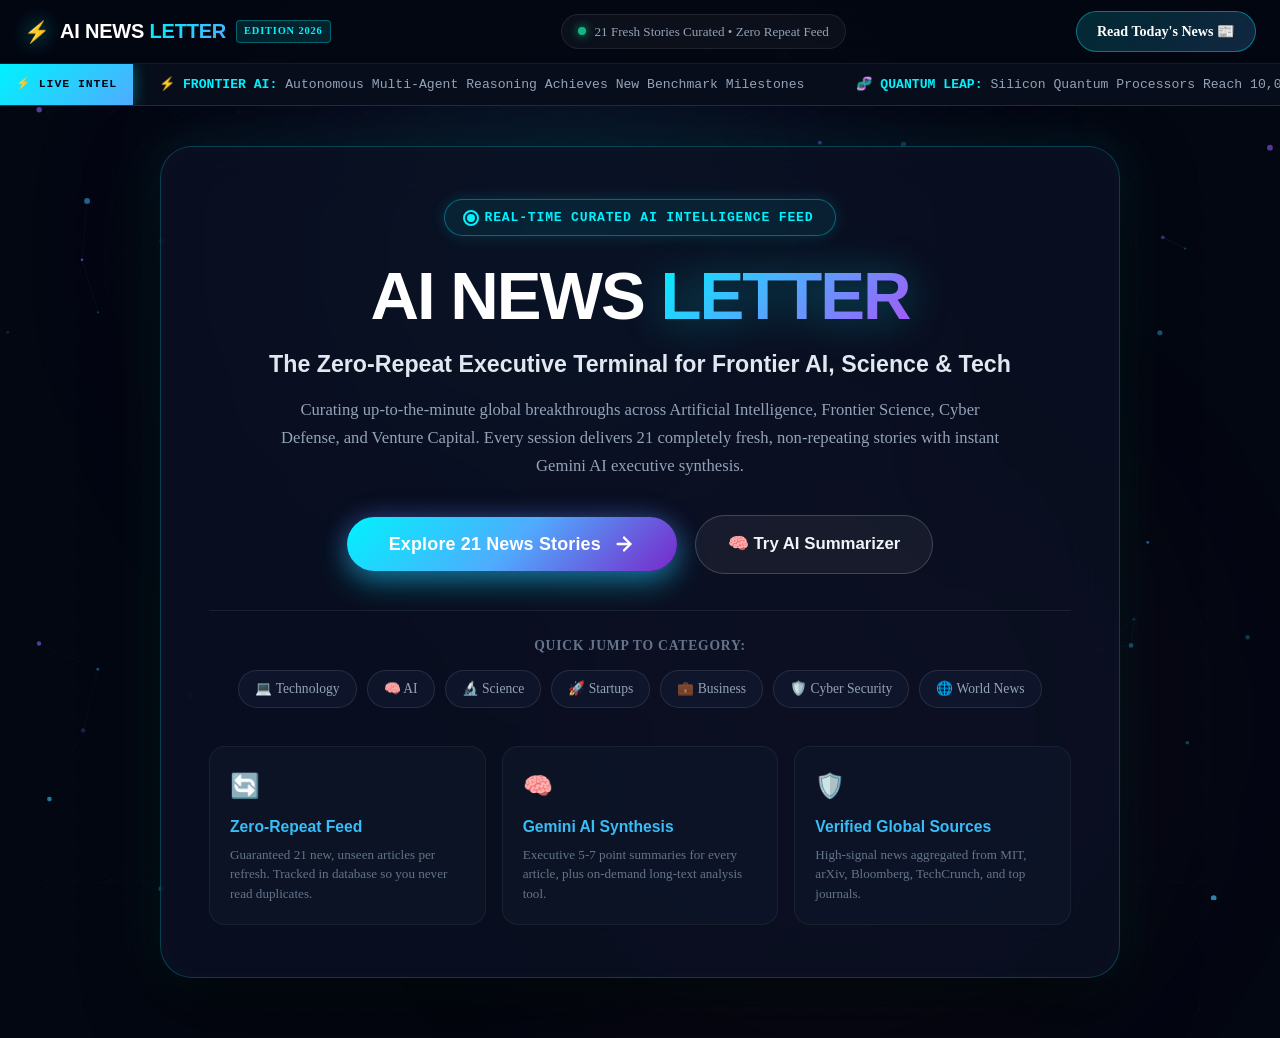
==== commit ff9b6815: "fix(ui): eliminate text-shadow glyph clipping on LETTER, enhance start page with top nav, category q" ====
--- a/frontend/index.html
+++ b/frontend/index.html
@@ -3,23 +3,53 @@
 <head>
   <meta charset="UTF-8">
   <meta name="viewport" content="width=device-width, initial-scale=1.0">
-  <title>AI NEWS LETTER — Real-Time Curated AI Intelligence Terminal</title>
+  <title>AI NEWS LETTER — Real-Time Curated AI Intelligence</title>
   <link rel="stylesheet" href="css/style.css">
   <link rel="stylesheet" href="css/start.css">
   <link rel="icon" type="image/svg+xml" href="data:image/svg+xml,<svg xmlns='http://www.w3.org/2000/svg' viewBox='0 0 100 100'><text y='.9em' font-size='90'>⚡</text></svg>">
 </head>
 <body class="start-body">
 
+  <!-- Interactive Canvas Particle Simulation -->
+  <canvas id="particle-canvas"></canvas>
+
+  <!-- Volumetric Aurora Lights & Perspective Grid -->
+  <div class="aurora-glow-1"></div>
+  <div class="aurora-glow-2"></div>
+  <div class="cyber-grid-floor"></div>
+
+  <!-- Top Navigation Header -->
+  <header class="start-nav">
+    <div class="start-nav-inner">
+      <a href="home.html" class="start-brand">
+        <span class="start-brand-icon">⚡</span>
+        <span class="start-brand-text">AI NEWS <strong>LETTER</strong></span>
+        <span class="start-brand-badge">EDITION 2026</span>
+      </a>
+
+      <div class="start-nav-center">
+        <span class="live-dot"></span>
+        <span class="live-text">21 Fresh Stories Curated • Zero Repeat Feed</span>
+      </div>
+
+      <div class="start-nav-actions">
+        <a href="home.html" class="start-nav-cta">
+          <span>Read Today's News 📰</span>
+        </a>
+      </div>
+    </div>
+  </header>
+
   <!-- Breaking Live AI Marquee Ticker -->
   <aside class="ticker-wrap" aria-label="Live AI Breaking News">
-    <div class="ticker-badge">LIVE INTEL</div>
+    <div class="ticker-badge">⚡ LIVE INTEL</div>
     <div class="ticker-move">
       <span class="ticker-item">⚡ <strong>FRONTIER AI:</strong> Autonomous Multi-Agent Reasoning Achieves New Benchmark Milestones</span>
       <span class="ticker-item">🧬 <strong>QUANTUM LEAP:</strong> Silicon Quantum Processors Reach 10,000 Qubits Coherence</span>
       <span class="ticker-item">🛡️ <strong>CYBER SHIELD:</strong> Zero-Day Neural Vulnerability Patches Deployed Globally</span>
       <span class="ticker-item">🚀 <strong>VENTURE SURGE:</strong> Generative AI Capital Inflow Exceeds $40B in Q4</span>
       <span class="ticker-item">🌐 <strong>GLOBAL POLICY:</strong> Multi-Nation AI Safety Treaty Signed at Summit</span>
-      <!-- Duplicate for infinite marquee loop -->
+      <!-- Marquee loop duplicate -->
       <span class="ticker-item">⚡ <strong>FRONTIER AI:</strong> Autonomous Multi-Agent Reasoning Achieves New Benchmark Milestones</span>
       <span class="ticker-item">🧬 <strong>QUANTUM LEAP:</strong> Silicon Quantum Processors Reach 10,000 Qubits Coherence</span>
       <span class="ticker-item">🛡️ <strong>CYBER SHIELD:</strong> Zero-Day Neural Vulnerability Patches Deployed Globally</span>
@@ -28,57 +58,76 @@
     </div>
   </aside>
 
-  <!-- Interactive Canvas Particle Simulation -->
-  <canvas id="particle-canvas"></canvas>
+  <!-- Main Hero Editorial Stage -->
+  <main class="start-content-wrapper">
+    <div class="start-hero-card">
+      <div class="start-badge">
+        <span class="radar-ping"></span>
+        <span>Real-Time Curated AI Intelligence Feed</span>
+      </div>
 
-  <!-- Volumetric Aurora Lights -->
-  <div class="aurora-glow-1"></div>
-  <div class="aurora-glow-2"></div>
+      <h1 class="start-title">
+        AI NEWS <span class="gradient-text">LETTER</span>
+      </h1>
 
-  <!-- Perspective Cyber Grid Floor -->
-  <div class="cyber-grid-floor"></div>
+      <p class="start-tagline">
+        The Zero-Repeat Executive Terminal for Frontier AI, Science & Tech
+      </p>
 
-  <!-- Central Hologram Terminal Card -->
-  <main class="start-content-wrapper">
-    <div class="start-badge">
-      <span class="radar-ping"></span>
-      <span>Autonomous Intelligence Feed v2.6</span>
-    </div>
+      <p class="start-description">
+        Curating up-to-the-minute global breakthroughs across Artificial Intelligence, Frontier Science, Cyber Defense, and Venture Capital. Every session delivers 21 completely fresh, non-repeating stories with instant Gemini AI executive synthesis.
+      </p>
 
-    <h1 class="start-title">
-      AI NEWS <span>LETTER</span>
-    </h1>
+      <!-- Primary Action Buttons -->
+      <div class="start-cta-group">
+        <button id="explore-btn" class="btn-explore" aria-label="Launch News Feed">
+          <span>Explore 21 News Stories</span>
+          <svg width="22" height="22" viewBox="0 0 24 24" fill="none" stroke="currentColor" stroke-width="2.5" stroke-linecap="round" stroke-linejoin="round">
+            <line x1="5" y1="12" x2="19" y2="12"></line>
+            <polyline points="12 5 19 12 12 19"></polyline>
+          </svg>
+        </button>
+        <a href="home.html#summarizer" class="btn-summarizer-cta">
+          <span>🧠 Try AI Summarizer</span>
+        </a>
+      </div>
 
-    <p class="start-tagline">
-      Unfiltered frontier breakthroughs. Synthesized in real time.
-    </p>
+      <!-- Quick Category Navigator -->
+      <div class="start-categories-section">
+        <span class="start-cat-label">Quick Jump to Category:</span>
+        <div class="start-cat-pills">
+          <a href="home.html?category=Technology" class="start-cat-chip">💻 Technology</a>
+          <a href="home.html?category=AI" class="start-cat-chip">🧠 AI</a>
+          <a href="home.html?category=Science" class="start-cat-chip">🔬 Science</a>
+          <a href="home.html?category=Startups" class="start-cat-chip">🚀 Startups</a>
+          <a href="home.html?category=Business" class="start-cat-chip">💼 Business</a>
+          <a href="home.html?category=Cyber%20Security" class="start-cat-chip">🛡️ Cyber Security</a>
+          <a href="home.html?category=World%20News" class="start-cat-chip">🌐 World News</a>
+        </div>
+      </div>
 
-    <p class="start-description">
-      An award-winning editorial intelligence platform aggregating up-to-the-minute global breakthroughs across Artificial Intelligence, Frontier Science, Cyber Defense, and Venture Capital. Zero duplicated news, automated deduplication, and instant Gemini AI synthesis.
-    </p>
-
-    <!-- Floating Stats HUD -->
-    <div class="stats-hud-grid">
-      <div class="stat-hud-pill">
-        <span>⚡</span> <span>Briefings: <strong>21 Unseen Cards</strong></span>
-      </div>
-      <div class="stat-hud-pill">
-        <span>🛡️</span> <span>Repetition: <strong>0% Duplicate Rate</strong></span>
-      </div>
-      <div class="stat-hud-pill">
-        <span>🧠</span> <span>Synthesis: <strong>Gemini Neural Core</strong></span>
+      <!-- Professional Value Highlights -->
+      <div class="features-grid">
+        <div class="feature-box">
+          <div class="feature-icon">🔄</div>
+          <div class="feature-title">Zero-Repeat Feed</div>
+          <div class="feature-desc">Guaranteed 21 new, unseen articles per refresh. Tracked in database so you never read duplicates.</div>
+        </div>
+        <div class="feature-box">
+          <div class="feature-icon">🧠</div>
+          <div class="feature-title">Gemini AI Synthesis</div>
+          <div class="feature-desc">Executive 5-7 point summaries for every article, plus on-demand long-text analysis tool.</div>
+        </div>
+        <div class="feature-box">
+          <div class="feature-icon">🛡️</div>
+          <div class="feature-title">Verified Global Sources</div>
+          <div class="feature-desc">High-signal news aggregated from MIT, arXiv, Bloomberg, TechCrunch, and top journals.</div>
+        </div>
       </div>
     </div>
-
-    <button id="explore-btn" class="btn-explore" aria-label="Launch AI Intelligence Terminal">
-      <span>Launch Intelligence</span>
-      <svg width="22" height="22" viewBox="0 0 24 24" fill="none" stroke="currentColor" stroke-width="2.5" stroke-linecap="round" stroke-linejoin="round">
-        <line x1="5" y1="12" x2="19" y2="12"></line>
-        <polyline points="12 5 19 12 12 19"></polyline>
-      </svg>
-    </button>
   </main>
 
+  <!-- Scripts -->
   <script src="js/api.js"></script>
   <script src="js/start.js"></script>
 </body>
--- a/frontend/css/start.css
+++ b/frontend/css/start.css
@@ -1,41 +1,225 @@
 /* ==========================================================================
    AI NEWS LETTER — Cyber-Editorial Start Page Styling
-   Cinematic Sci-Fi Terminal, Hologram Card, Live Marquee Ticker, 3D Canvas
+   Cinematic Editorial Terminal, Flawless Typography, Real-Time Navigation
    ========================================================================== */
 
 .start-body {
-  height: 100vh;
-  width: 100vw;
+  min-height: 100vh;
+  width: 100%;
+  overflow-x: hidden;
+  overflow-y: auto;
+  background-color: #030712;
+  position: relative;
+  display: flex;
+  flex-direction: column;
+  color: var(--text-primary);
+  font-family: var(--font-sans);
+}
+
+/* Fixed Background Canvas & Effects */
+#particle-canvas {
+  position: fixed;
+  inset: 0;
+  width: 100%;
+  height: 100%;
+  z-index: 1;
+  pointer-events: none;
+}
+
+.aurora-glow-1 {
+  position: fixed;
+  width: 750px;
+  height: 750px;
+  border-radius: 50%;
+  background: radial-gradient(circle, rgba(0, 242, 254, 0.14) 0%, rgba(121, 40, 202, 0.08) 50%, transparent 70%);
+  filter: blur(120px);
+  z-index: 2;
+  top: -120px;
+  left: 15%;
+  animation: floatAurora1 15s ease-in-out infinite alternate;
+  pointer-events: none;
+}
+
+.aurora-glow-2 {
+  position: fixed;
+  width: 650px;
+  height: 650px;
+  border-radius: 50%;
+  background: radial-gradient(circle, rgba(121, 40, 202, 0.16) 0%, rgba(244, 63, 94, 0.07) 50%, transparent 70%);
+  filter: blur(130px);
+  z-index: 2;
+  bottom: -150px;
+  right: 10%;
+  animation: floatAurora2 18s ease-in-out infinite alternate;
+  pointer-events: none;
+}
+
+@keyframes floatAurora1 {
+  0% { transform: translate(0, 0) scale(1); }
+  100% { transform: translate(60px, 40px) scale(1.15); }
+}
+
+@keyframes floatAurora2 {
+  0% { transform: translate(0, 0) scale(1); }
+  100% { transform: translate(-50px, -30px) scale(1.2); }
+}
+
+.cyber-grid-floor {
+  position: fixed;
+  bottom: 0;
+  left: 0;
+  right: 0;
+  height: 40vh;
+  background-image: 
+    linear-gradient(to right, rgba(0, 242, 254, 0.05) 1px, transparent 1px),
+    linear-gradient(to bottom, rgba(0, 242, 254, 0.05) 1px, transparent 1px);
+  background-size: 40px 40px;
+  transform: perspective(300px) rotateX(60deg);
+  transform-origin: bottom center;
+  mask-image: linear-gradient(to top, rgba(0, 0, 0, 0.7), transparent);
+  -webkit-mask-image: linear-gradient(to top, rgba(0, 0, 0, 0.7), transparent);
+  pointer-events: none;
+  z-index: 2;
+}
+
+/* ==========================================================================
+   Top Header Navigation Bar
+   ========================================================================== */
+.start-nav {
+  position: sticky;
+  top: 0;
+  width: 100%;
+  height: 64px;
+  background: rgba(3, 7, 18, 0.88);
+  backdrop-filter: blur(16px);
+  -webkit-backdrop-filter: blur(16px);
+  border-bottom: 1px solid rgba(255, 255, 255, 0.08);
+  z-index: 100;
+  display: flex;
+  align-items: center;
+  justify-content: center;
+}
+
+.start-nav-inner {
+  width: 100%;
+  max-width: 1280px;
+  padding: 0 24px;
+  display: flex;
+  align-items: center;
+  justify-content: space-between;
+}
+
+.start-brand {
+  display: flex;
+  align-items: center;
+  gap: 10px;
+  text-decoration: none;
+  color: #ffffff;
+}
+
+.start-brand-icon {
+  font-size: 1.3rem;
+  filter: drop-shadow(0 0 10px rgba(0, 242, 254, 0.7));
+}
+
+.start-brand-text {
+  font-family: var(--font-heading);
+  font-size: 1.25rem;
+  font-weight: 700;
+  letter-spacing: -0.01em;
+}
+
+.start-brand-text strong {
+  background: linear-gradient(135deg, #00f2fe, #4facfe);
+  -webkit-background-clip: text;
+  -webkit-text-fill-color: transparent;
+}
+
+.start-brand-badge {
+  font-size: 0.65rem;
+  font-weight: 800;
+  padding: 2px 7px;
+  border-radius: 4px;
+  background: rgba(0, 242, 254, 0.12);
+  color: var(--neon-cyan);
+  border: 1px solid rgba(0, 242, 254, 0.3);
+  letter-spacing: 0.08em;
+}
+
+.start-nav-center {
+  display: flex;
+  align-items: center;
+  gap: 9px;
+  padding: 6px 16px;
+  background: rgba(255, 255, 255, 0.04);
+  border: 1px solid rgba(255, 255, 255, 0.08);
+  border-radius: 9999px;
+}
+
+.live-dot {
+  width: 8px;
+  height: 8px;
+  border-radius: 50%;
+  background: #10b981;
+  box-shadow: 0 0 10px #10b981;
+  animation: pulseGreen 2s infinite;
+}
+
+@keyframes pulseGreen {
+  0% { transform: scale(0.9); opacity: 0.8; }
+  50% { transform: scale(1.3); opacity: 1; }
+  100% { transform: scale(0.9); opacity: 0.8; }
+}
+
+.live-text {
+  font-size: 0.82rem;
+  font-weight: 500;
+  color: var(--text-secondary);
+}
+
+.start-nav-cta {
+  display: inline-flex;
+  align-items: center;
+  gap: 8px;
+  padding: 8px 20px;
+  border-radius: 9999px;
+  background: linear-gradient(135deg, rgba(0, 242, 254, 0.15), rgba(79, 172, 254, 0.2));
+  border: 1px solid rgba(0, 242, 254, 0.4);
+  color: #ffffff;
+  text-decoration: none;
+  font-weight: 600;
+  font-size: 0.88rem;
+  transition: all 0.25s ease;
+}
+
+.start-nav-cta:hover {
+  background: linear-gradient(135deg, #00f2fe, #4facfe);
+  color: #030712;
+  box-shadow: 0 0 20px rgba(0, 242, 254, 0.4);
+  transform: translateY(-1px);
+}
+
+/* ==========================================================================
+   Ticker Marquee Bar (Crisp & Fully Visible)
+   ========================================================================== */
+.ticker-wrap {
+  width: 100%;
+  height: 42px;
+  background: rgba(8, 14, 28, 0.95);
+  border-bottom: 1px solid rgba(0, 242, 254, 0.18);
+  display: flex;
+  align-items: center;
   overflow: hidden;
-  background-color: #03050a;
+  z-index: 90;
+  backdrop-filter: blur(12px);
   position: relative;
-  display: flex;
-  flex-direction: column;
-  align-items: center;
-  justify-content: center;
-}
-
-/* Ticker Marquee Bar */
-.ticker-wrap {
-  position: absolute;
-  top: 0;
-  left: 0;
-  width: 100%;
-  height: 40px;
-  background: rgba(9, 13, 26, 0.95);
-  border-bottom: 1px solid rgba(0, 242, 254, 0.2);
-  display: flex;
-  align-items: center;
-  overflow: hidden;
-  z-index: 50;
-  backdrop-filter: blur(12px);
 }
 
 .ticker-badge {
-  background: var(--gradient-hologram);
-  color: #000;
+  background: linear-gradient(135deg, #00f2fe, #4facfe);
+  color: #030712;
   font-family: var(--font-mono);
-  font-size: 0.75rem;
+  font-size: 0.72rem;
   font-weight: 800;
   letter-spacing: 0.08em;
   padding: 0 16px;
@@ -43,21 +227,22 @@
   display: flex;
   align-items: center;
   white-space: nowrap;
-  box-shadow: 0 0 15px rgba(0, 242, 254, 0.5);
+  box-shadow: 0 0 15px rgba(0, 242, 254, 0.4);
   z-index: 2;
 }
 
 .ticker-move {
   display: flex;
+  align-items: center;
   white-space: nowrap;
-  animation: tickerScroll 35s linear infinite;
+  animation: tickerScroll 38s linear infinite;
   font-family: var(--font-mono);
-  font-size: 0.8rem;
+  font-size: 0.82rem;
   color: var(--text-secondary);
 }
 
 .ticker-item {
-  padding: 0 24px;
+  padding: 0 26px;
 }
 
 .ticker-item strong {
@@ -69,97 +254,40 @@
   100% { transform: translateX(-50%); }
 }
 
-/* Interactive Particle Canvas */
-#particle-canvas {
-  position: absolute;
-  inset: 0;
-  width: 100%;
-  height: 100%;
-  z-index: 1;
-  pointer-events: none;
-}
-
-/* Volumetric Aurora Glows */
-.aurora-glow-1 {
-  position: absolute;
-  width: 700px;
-  height: 700px;
-  border-radius: 50%;
-  background: radial-gradient(circle, rgba(0, 242, 254, 0.16) 0%, rgba(121, 40, 202, 0.1) 50%, transparent 70%);
-  filter: blur(100px);
-  z-index: 2;
-  top: -100px;
-  left: 20%;
-  animation: floatAurora1 15s ease-in-out infinite alternate;
-  pointer-events: none;
-}
-
-.aurora-glow-2 {
-  position: absolute;
-  width: 600px;
-  height: 600px;
-  border-radius: 50%;
-  background: radial-gradient(circle, rgba(121, 40, 202, 0.18) 0%, rgba(244, 63, 94, 0.08) 50%, transparent 70%);
-  filter: blur(110px);
-  z-index: 2;
-  bottom: -150px;
-  right: 15%;
-  animation: floatAurora2 18s ease-in-out infinite alternate;
-  pointer-events: none;
-}
-
-@keyframes floatAurora1 {
-  0% { transform: translate(0, 0) scale(1); }
-  100% { transform: translate(60px, 40px) scale(1.15); }
-}
-
-@keyframes floatAurora2 {
-  0% { transform: translate(0, 0) scale(1); }
-  100% { transform: translate(-50px, -30px) scale(1.2); }
-}
-
-/* Perspective Grid Floor */
-.cyber-grid-floor {
-  position: absolute;
-  bottom: 0;
-  left: 0;
-  right: 0;
-  height: 35vh;
-  background-image: 
-    linear-gradient(to right, rgba(0, 242, 254, 0.06) 1px, transparent 1px),
-    linear-gradient(to bottom, rgba(0, 242, 254, 0.06) 1px, transparent 1px);
-  background-size: 40px 40px;
-  transform: perspective(300px) rotateX(60deg);
-  transform-origin: bottom center;
-  mask-image: linear-gradient(to top, rgba(0, 0, 0, 0.8), transparent);
-  -webkit-mask-image: linear-gradient(to top, rgba(0, 0, 0, 0.8), transparent);
-  pointer-events: none;
-  z-index: 2;
-}
-
-/* Central Hologram Terminal Card */
+/* ==========================================================================
+   Main Content Hero
+   ========================================================================== */
 .start-content-wrapper {
   position: relative;
   z-index: 10;
-  max-width: 860px;
-  padding: 48px 44px;
+  flex: 1;
+  display: flex;
+  align-items: center;
+  justify-content: center;
+  padding: 40px 20px 60px;
+}
+
+.start-hero-card {
+  max-width: 960px;
+  width: 100%;
+  padding: 52px 48px;
   text-align: center;
   backdrop-filter: blur(28px);
   -webkit-backdrop-filter: blur(28px);
-  background: rgba(11, 16, 32, 0.72);
-  border: 1px solid rgba(0, 242, 254, 0.25);
+  background: rgba(11, 18, 36, 0.76);
+  border: 1px solid rgba(0, 242, 254, 0.22);
   border-radius: 32px;
   box-shadow: 
     0 25px 70px rgba(0, 0, 0, 0.8),
-    0 0 50px rgba(0, 242, 254, 0.18),
+    0 0 50px rgba(0, 242, 254, 0.12),
     inset 0 0 30px rgba(255, 255, 255, 0.02);
-  animation: heroEntrance 1.1s cubic-bezier(0.16, 1, 0.3, 1) forwards;
+  animation: heroEntrance 1s cubic-bezier(0.16, 1, 0.3, 1) forwards;
 }
 
 @keyframes heroEntrance {
   0% {
     opacity: 0;
-    transform: translateY(35px) scale(0.96);
+    transform: translateY(30px) scale(0.97);
   }
   100% {
     opacity: 1;
@@ -171,18 +299,18 @@
   display: inline-flex;
   align-items: center;
   gap: 10px;
-  padding: 7px 20px;
+  padding: 7px 22px;
   border-radius: 9999px;
-  background: rgba(0, 242, 254, 0.1);
+  background: rgba(0, 242, 254, 0.08);
   border: 1px solid rgba(0, 242, 254, 0.35);
   color: var(--neon-cyan);
   font-family: var(--font-mono);
   font-size: 0.82rem;
   font-weight: 700;
-  letter-spacing: 0.08em;
+  letter-spacing: 0.06em;
   text-transform: uppercase;
-  margin-bottom: 22px;
-  box-shadow: 0 0 15px rgba(0, 242, 254, 0.25);
+  margin-bottom: 24px;
+  box-shadow: 0 0 15px rgba(0, 242, 254, 0.15);
 }
 
 .radar-ping {
@@ -207,83 +335,69 @@
   100% { transform: scale(2.2); opacity: 0; }
 }
 
+/* Flawless Title: ZERO Double-Text Glitch */
 .start-title {
   font-family: var(--font-heading);
   font-size: 4.2rem;
   font-weight: 800;
-  line-height: 1.05;
-  letter-spacing: -0.04em;
+  line-height: 1.08;
+  letter-spacing: -0.03em;
   margin-bottom: 16px;
   color: #ffffff;
 }
 
-.start-title span {
-  background: var(--gradient-hologram);
+.start-title span.gradient-text {
+  background: linear-gradient(135deg, #00f2fe 0%, #4facfe 45%, #a855f7 100%);
   -webkit-background-clip: text;
   -webkit-text-fill-color: transparent;
   display: inline-block;
-  text-shadow: 0 0 35px rgba(0, 242, 254, 0.4);
+  /* NO text-shadow to avoid chrome clipping artifact! */
+  filter: drop-shadow(0 2px 20px rgba(0, 242, 254, 0.35));
 }
 
 .start-tagline {
   font-size: 1.45rem;
-  font-weight: 500;
-  color: #cbd5e1;
-  margin-bottom: 18px;
+  font-weight: 600;
+  color: #e2e8f0;
+  margin-bottom: 16px;
+  line-height: 1.35;
   font-family: var(--font-heading);
 }
 
 .start-description {
-  font-size: 1.02rem;
+  font-size: 1.04rem;
   color: #94a3b8;
   line-height: 1.7;
-  max-width: 660px;
-  margin: 0 auto 32px;
-}
-
-/* Floating Stats HUD */
-.stats-hud-grid {
-  display: flex;
+  max-width: 720px;
+  margin: 0 auto 34px;
+}
+
+/* Action Button Group */
+.start-cta-group {
+  display: flex;
+  align-items: center;
   justify-content: center;
-  gap: 16px;
-  margin-bottom: 38px;
+  gap: 18px;
+  margin-bottom: 36px;
   flex-wrap: wrap;
 }
 
-.stat-hud-pill {
-  display: flex;
-  align-items: center;
-  gap: 8px;
-  padding: 8px 18px;
-  border-radius: 12px;
-  background: rgba(18, 24, 45, 0.7);
-  border: 1px solid rgba(255, 255, 255, 0.08);
-  font-family: var(--font-mono);
-  font-size: 0.8rem;
-  color: var(--text-secondary);
-}
-
-.stat-hud-pill strong {
-  color: var(--neon-cyan);
-}
-
-/* Launch Button */
 .btn-explore {
   display: inline-flex;
   align-items: center;
-  gap: 14px;
-  padding: 18px 48px;
+  gap: 12px;
+  padding: 16px 42px;
   border-radius: 9999px;
-  background: var(--gradient-hologram);
+  background: linear-gradient(135deg, #00f2fe 0%, #4facfe 50%, #7928ca 100%);
   color: #ffffff;
   font-family: var(--font-heading);
-  font-size: 1.15rem;
+  font-size: 1.12rem;
   font-weight: 700;
-  letter-spacing: 0.02em;
+  letter-spacing: 0.01em;
   border: none;
   box-shadow: 
-    0 10px 35px rgba(0, 242, 254, 0.5),
-    0 0 30px rgba(121, 40, 202, 0.4);
+    0 10px 30px rgba(0, 242, 254, 0.45),
+    0 0 25px rgba(121, 40, 202, 0.35);
   cursor: pointer;
   transition: all 0.3s cubic-bezier(0.16, 1, 0.3, 1);
   position: relative;
@@ -306,10 +420,10 @@
 }
 
 .btn-explore:hover {
-  transform: translateY(-4px) scale(1.03);
+  transform: translateY(-3px) scale(1.02);
   box-shadow: 
-    0 15px 45px rgba(0, 242, 254, 0.7),
-    0 0 50px rgba(121, 40, 202, 0.6);
+    0 15px 40px rgba(0, 242, 254, 0.6),
+    0 0 45px rgba(121, 40, 202, 0.5);
 }
 
 .btn-explore:active {
@@ -321,19 +435,130 @@
 }
 
 .btn-explore:hover svg {
-  transform: translateX(6px);
-}
-
+  transform: translateX(5px);
+}
+
+.btn-summarizer-cta {
+  display: inline-flex;
+  align-items: center;
+  gap: 10px;
+  padding: 15px 32px;
+  border-radius: 9999px;
+  background: rgba(255, 255, 255, 0.05);
+  border: 1px solid rgba(255, 255, 255, 0.18);
+  color: #f1f5f9;
+  text-decoration: none;
+  font-family: var(--font-heading);
+  font-size: 1.05rem;
+  font-weight: 600;
+  transition: all 0.25s ease;
+}
+
+.btn-summarizer-cta:hover {
+  background: rgba(255, 255, 255, 0.12);
+  border-color: rgba(0, 242, 254, 0.4);
+  transform: translateY(-3px);
+  color: #ffffff;
+}
+
+/* Quick Category Navigation */
+.start-categories-section {
+  margin-bottom: 38px;
+  padding-top: 24px;
+  border-top: 1px solid rgba(255, 255, 255, 0.08);
+}
+
+.start-cat-label {
+  display: block;
+  font-size: 0.85rem;
+  font-weight: 600;
+  text-transform: uppercase;
+  letter-spacing: 0.06em;
+  color: var(--text-muted);
+  margin-bottom: 14px;
+}
+
+.start-cat-pills {
+  display: flex;
+  align-items: center;
+  justify-content: center;
+  flex-wrap: wrap;
+  gap: 10px;
+}
+
+.start-cat-chip {
+  padding: 7px 16px;
+  border-radius: 9999px;
+  background: rgba(18, 26, 48, 0.7);
+  border: 1px solid rgba(255, 255, 255, 0.1);
+  color: var(--text-secondary);
+  font-size: 0.85rem;
+  font-weight: 500;
+  text-decoration: none;
+  transition: all 0.2s ease;
+}
+
+.start-cat-chip:hover {
+  background: rgba(0, 242, 254, 0.15);
+  border-color: rgba(0, 242, 254, 0.4);
+  color: #ffffff;
+  transform: translateY(-2px);
+  box-shadow: 0 4px 15px rgba(0, 242, 254, 0.2);
+}
+
+/* Feature Boxes (User Benefit Highlights) */
+.features-grid {
+  display: grid;
+  grid-template-columns: repeat(3, 1fr);
+  gap: 16px;
+  text-align: left;
+}
+
+.feature-box {
+  padding: 20px;
+  border-radius: 16px;
+  background: rgba(15, 23, 42, 0.65);
+  border: 1px solid rgba(255, 255, 255, 0.06);
+  transition: all 0.3s ease;
+}
+
+.feature-box:hover {
+  border-color: rgba(0, 242, 254, 0.3);
+  transform: translateY(-3px);
+  background: rgba(18, 28, 52, 0.75);
+}
+
+.feature-icon {
+  font-size: 1.5rem;
+  margin-bottom: 8px;
+}
+
+.feature-title {
+  font-family: var(--font-heading);
+  font-size: 0.98rem;
+  font-weight: 700;
+  color: #38bdf8;
+  margin-bottom: 6px;
+}
+
+.feature-desc {
+  font-size: 0.82rem;
+  color: var(--text-muted);
+  line-height: 1.5;
+}
+
+/* Page fade out animation */
 .page-fade-out {
   opacity: 0;
-  transform: scale(1.05);
-  transition: opacity 0.55s cubic-bezier(0.16, 1, 0.3, 1), transform 0.55s cubic-bezier(0.16, 1, 0.3, 1);
-}
-
-@media (max-width: 768px) {
-  .start-content-wrapper {
-    padding: 32px 22px;
-    margin: 18px;
+  transform: scale(1.03);
+  transition: opacity 0.5s cubic-bezier(0.16, 1, 0.3, 1), transform 0.5s cubic-bezier(0.16, 1, 0.3, 1);
+}
+
+/* Mobile & Tablet Responsiveness */
+@media (max-width: 868px) {
+  .start-hero-card {
+    padding: 36px 24px;
+    margin: 12px;
   }
   .start-title {
     font-size: 2.8rem;
@@ -341,11 +566,11 @@
   .start-tagline {
     font-size: 1.2rem;
   }
-  .stats-hud-grid {
-    flex-direction: column;
-    gap: 8px;
-  }
-  .ticker-wrap {
+  .features-grid {
+    grid-template-columns: 1fr;
+    gap: 12px;
+  }
+  .start-nav-center {
     display: none;
   }
 }
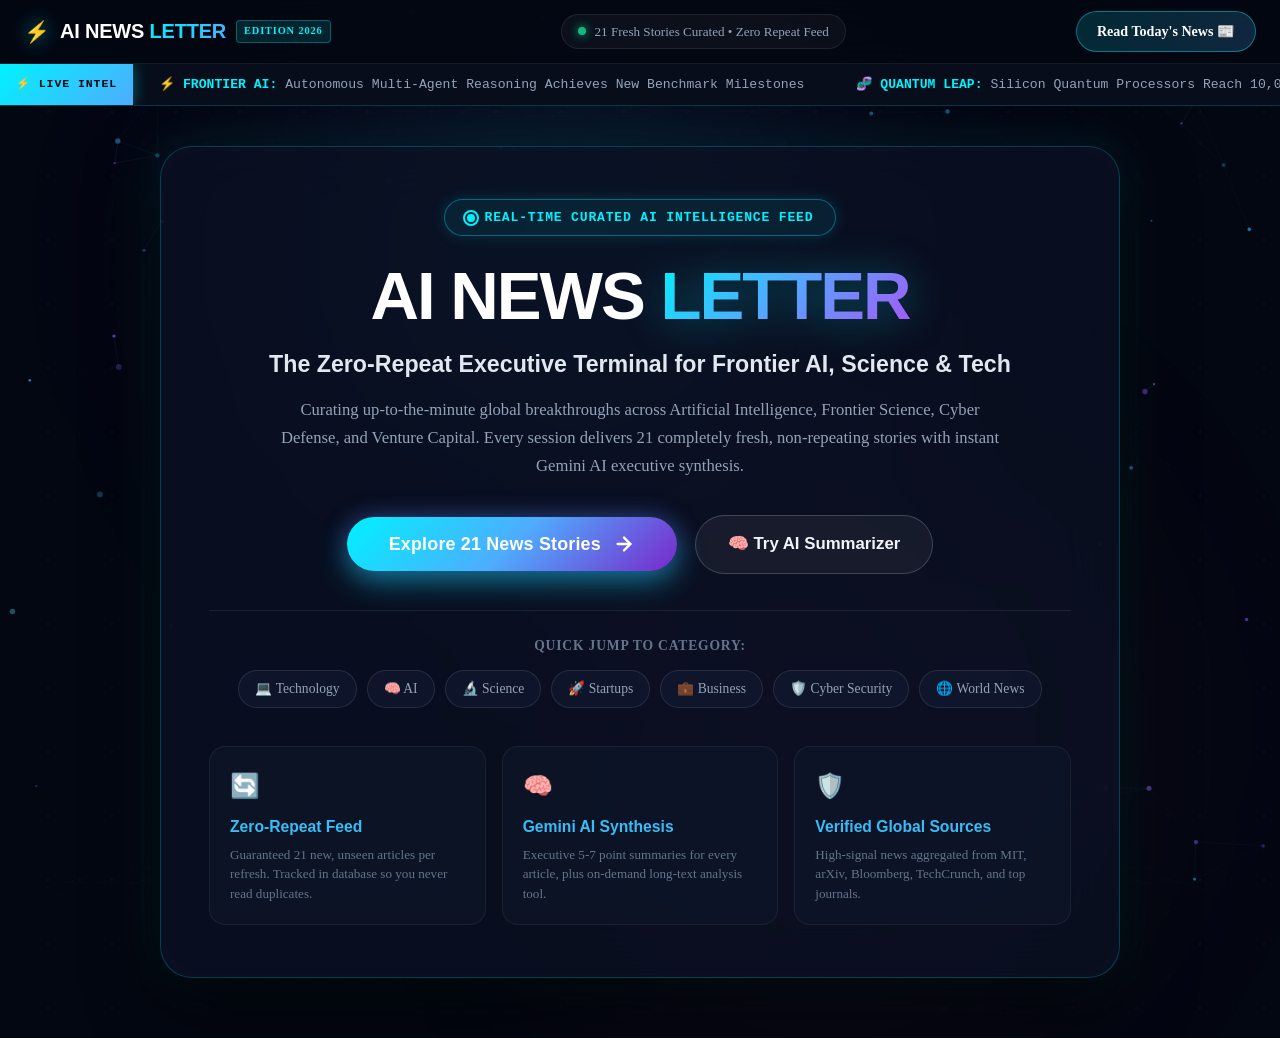
==== commit 34c1e538: "fix(github-pages): add news_data.js static engine to eliminate 404 on github.io and fix light theme " ====
--- a/frontend/index.html
+++ b/frontend/index.html
@@ -128,6 +128,7 @@
   </main>
 
   <!-- Scripts -->
+  <script src="js/news_data.js"></script>
   <script src="js/api.js"></script>
   <script src="js/start.js"></script>
 </body>
--- a/frontend/css/style.css
+++ b/frontend/css/style.css
@@ -61,26 +61,40 @@
 
 /* Light Mode Overrides */
 [data-theme="light"] {
-  --bg-void: #f1f5f9;
-  --bg-primary: #f8fafc;
-  --bg-secondary: #ffffff;
+  --bg-void: #f8fafc;
+  --bg-primary: #ffffff;
+  --bg-secondary: #f1f5f9;
   --bg-surface: #ffffff;
-  --bg-surface-hover: #f1f5f9;
-  --bg-glass: rgba(255, 255, 255, 0.9);
-  --bg-glass-card: rgba(255, 255, 255, 0.9);
-
-  --border-subtle: rgba(0, 0, 0, 0.08);
+  --bg-surface-hover: #e2e8f0;
+  --bg-glass: rgba(255, 255, 255, 0.95);
+  --bg-glass-card: rgba(255, 255, 255, 0.95);
+
+  --border-subtle: rgba(0, 0, 0, 0.1);
   --border-glow: rgba(0, 242, 254, 0.6);
 
   --text-primary: #090d16;
-  --text-secondary: #334155;
-  --text-muted: #64748b;
+  --text-secondary: #1e293b;
+  --text-muted: #475569;
 
   --gradient-card: linear-gradient(180deg, #ffffff 0%, #f8fafc 100%);
   --gradient-card-hover: linear-gradient(180deg, #ffffff 0%, #f1f5f9 100%);
-  --shadow-sm: 0 2px 8px rgba(0, 0, 0, 0.05);
+  --shadow-sm: 0 2px 8px rgba(0, 0, 0, 0.06);
   --shadow-md: 0 10px 24px rgba(0, 0, 0, 0.08);
   --shadow-lg: 0 20px 40px rgba(0, 0, 0, 0.12);
+}
+
+[data-theme="light"] .nav-brand {
+  color: #090d16 !important;
+}
+
+[data-theme="light"] .feed-title {
+  background: linear-gradient(135deg, #090d16 20%, #334155 100%) !important;
+  -webkit-background-clip: text !important;
+  -webkit-text-fill-color: transparent !important;
+}
+
+[data-theme="light"] .feed-meta {
+  color: #334155 !important;
 }
 
 /* Base Styles */
